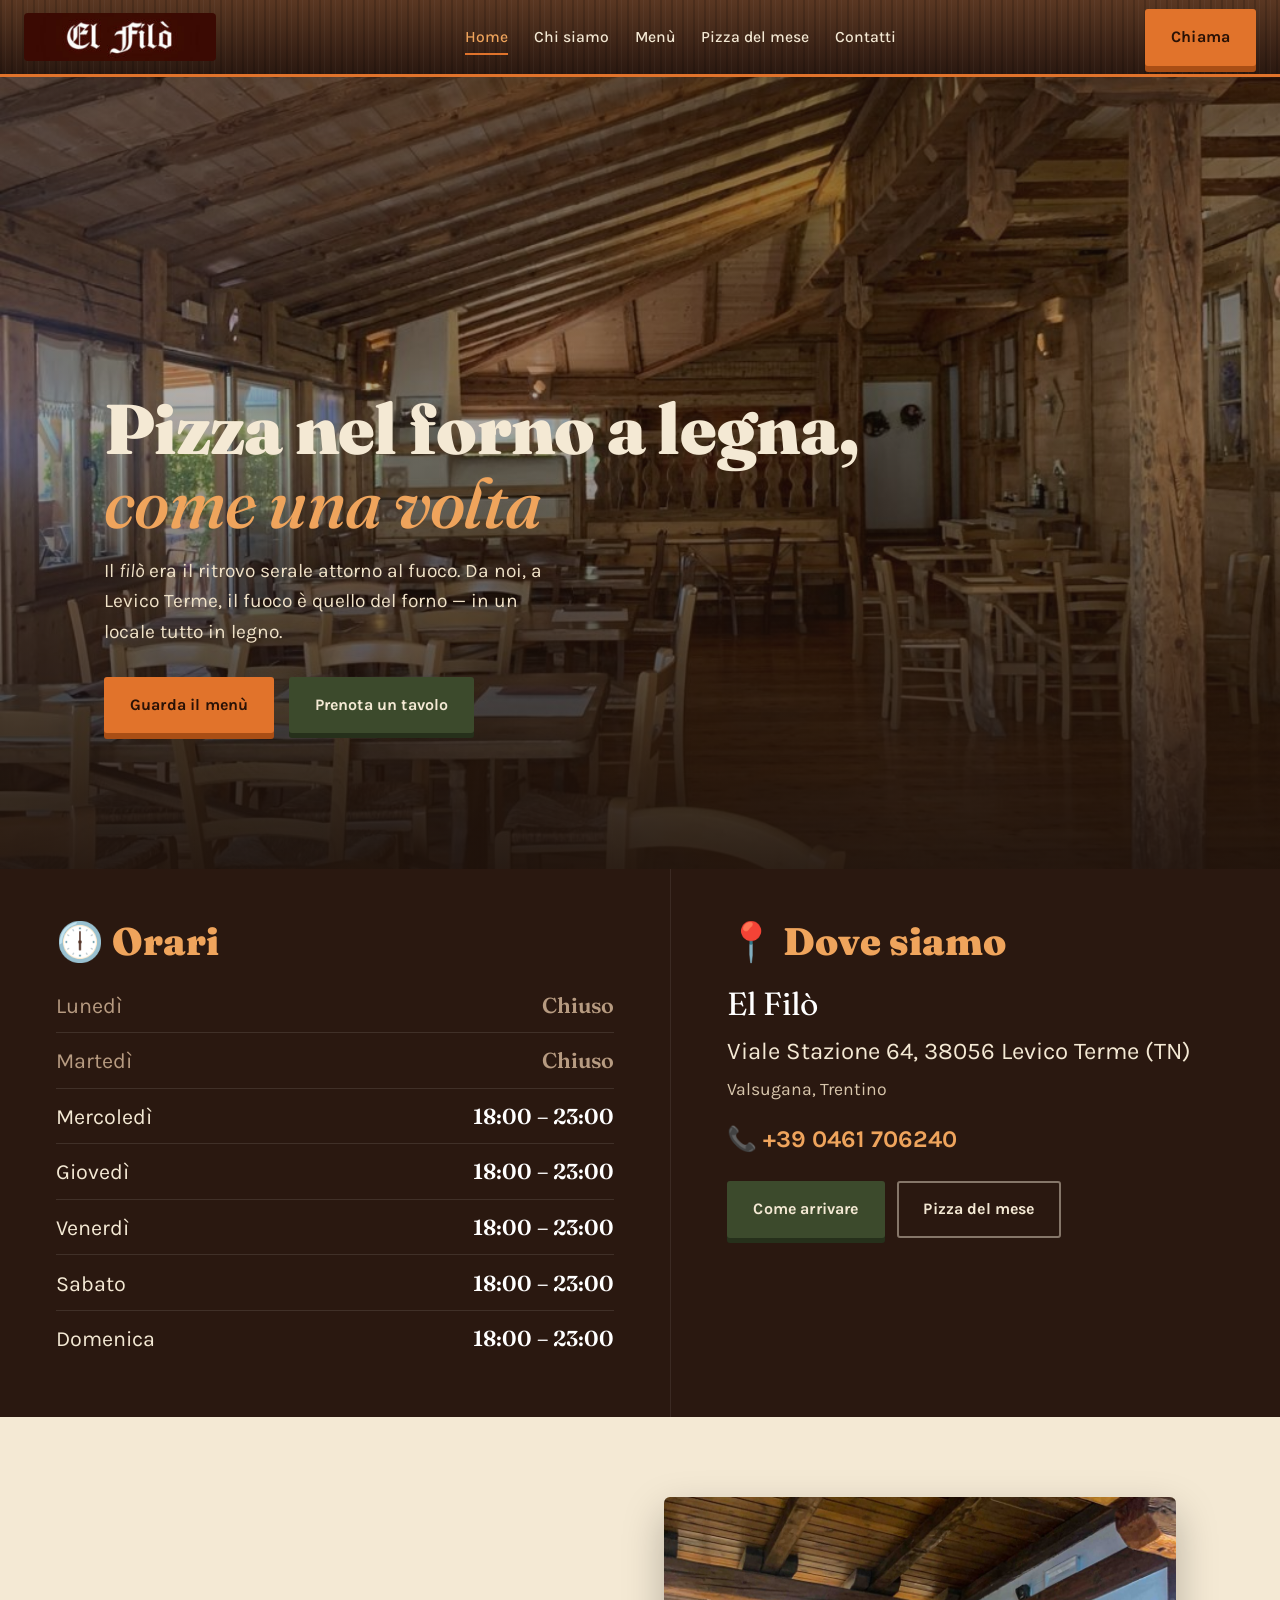
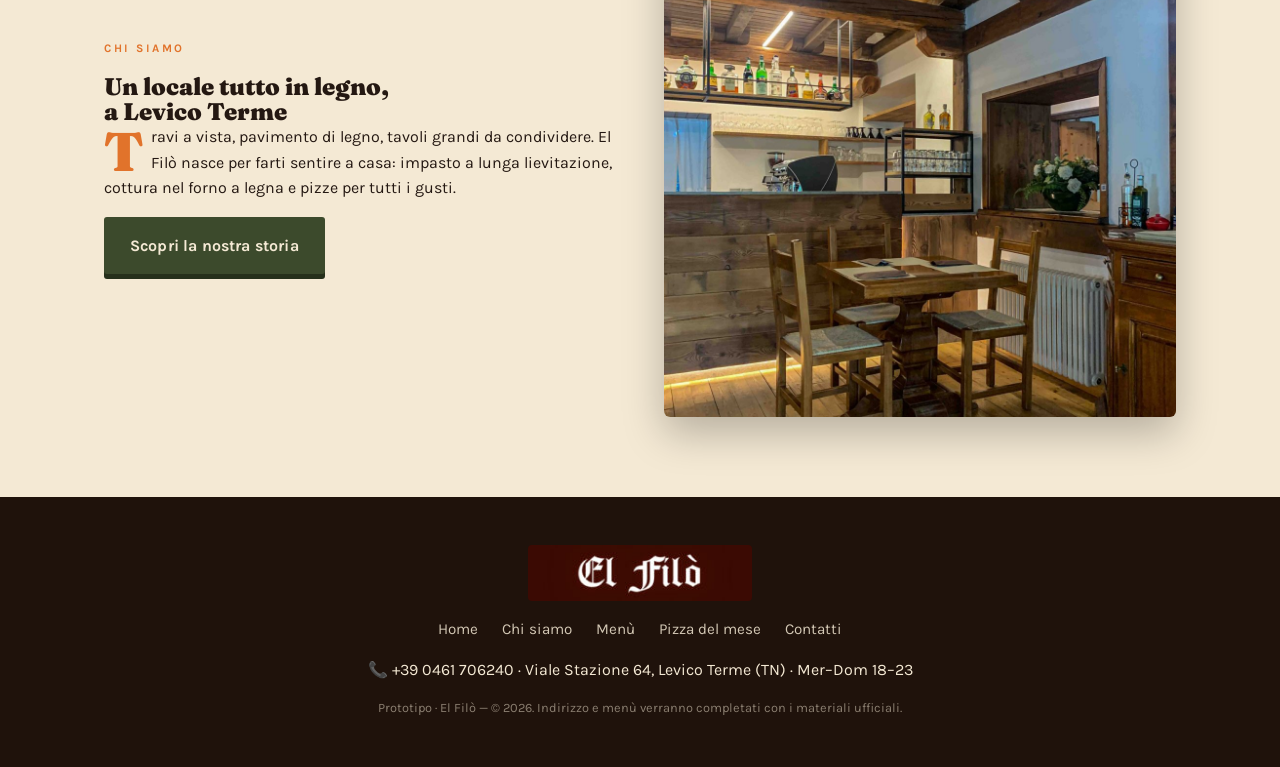
==== index.html @ 16a1d9e2 "Sito El Filò: prototipo statico multi-pagina Pizzeria a Levico Terme. 5 pagine (home, chi siamo, men" ====
<!DOCTYPE html>
<html lang="it">
<head>
<meta charset="UTF-8">
<meta name="viewport" content="width=device-width, initial-scale=1.0">
<title>El Filò — Pizzeria a Levico Terme</title>
<meta name="description" content="El Filò, pizzeria a Levico Terme. Pizza cotta nel forno a legna in un locale tutto in legno. Aperto mercoledì–domenica, 18–23.">
<link rel="icon" href="images/logo.png">
<link rel="preconnect" href="https://fonts.googleapis.com">
<link rel="preconnect" href="https://fonts.gstatic.com" crossorigin>
<link href="https://fonts.googleapis.com/css2?family=Fraunces:ital,opsz,wght@0,9..144,400;0,9..144,600;0,9..144,900;1,9..144,500&family=Karla:wght@400;500;700&family=Caveat:wght@500;700&display=swap" rel="stylesheet">
<link rel="stylesheet" href="styles.css">
</head>
<body>

<header>
  <div class="wood topbar">
    <a class="brand" href="index.html" aria-label="El Filò — home">
      <img src="images/logo-big.jpg" alt="El Filò">
    </a>
    <nav class="main" id="menuNav">
      <a href="index.html" class="active">Home</a>
      <a href="chi-siamo.html">Chi siamo</a>
      <a href="menu.html">Menù</a>
      <a href="pizza-del-mese.html">Pizza del mese</a>
      <a href="contatti.html">Contatti</a>
    </nav>
    <div class="nav-tools">
      <a class="btn btn--fire" href="tel:+390461706240">Chiama</a>
      <button class="navtoggle" id="navToggle" aria-label="Apri menù" aria-expanded="false" aria-controls="menuNav">
        <svg viewBox="0 0 24 24" fill="none" stroke="currentColor" stroke-width="2.2"><path d="M3 6h18M3 12h18M3 18h18"/></svg>
      </button>
    </div>
  </div>
</header>

<!-- HERO con foto reale del locale -->
<section class="hero" style="background:#1f120b url('images/IMG_9890-scaled.jpg') center/cover no-repeat">
  <div class="wrap hero-inner">
    <h1>Pizza nel forno a legna, <em>come una volta</em></h1>
    <p class="lead">Il <em>filò</em> era il ritrovo serale attorno al fuoco. Da noi, a Levico Terme, il fuoco è quello del forno — in un locale tutto in legno.</p>
    <div class="hero-cta">
      <a class="btn btn--fire" href="menu.html">Guarda il menù</a>
      <a class="btn btn--green" href="tel:+390461706240">Prenota un tavolo</a>
    </div>
  </div>
</section>

<!-- FASCIA INFO: orari + posizione GRANDI -->
<section class="info-band" style="padding:0">
  <div class="grid">
    <div class="info-col">
      <h2>🕕 Orari</h2>
      <div class="hours-big">
        <div class="row closed"><span>Lunedì</span><b>Chiuso</b></div>
        <div class="row closed"><span>Martedì</span><b>Chiuso</b></div>
        <div class="row"><span>Mercoledì</span><b class="open">18:00 – 23:00</b></div>
        <div class="row"><span>Giovedì</span><b class="open">18:00 – 23:00</b></div>
        <div class="row"><span>Venerdì</span><b class="open">18:00 – 23:00</b></div>
        <div class="row"><span>Sabato</span><b class="open">18:00 – 23:00</b></div>
        <div class="row"><span>Domenica</span><b class="open">18:00 – 23:00</b></div>
      </div>
    </div>
    <div class="info-col">
      <h2>📍 Dove siamo</h2>
      <div class="place-big">
        <span class="name">El Filò</span>
        Viale Stazione 64, 38056 Levico Terme (TN)<br>
        <span style="font-size:1.1rem;color:#d8c6ac">Valsugana, Trentino</span>
        <div style="margin-top:1rem">
          <a href="tel:+390461706240">📞 +39 0461 706240</a>
        </div>
      </div>
      <div class="place-actions">
        <a class="btn btn--green" href="contatti.html">Come arrivare</a>
        <a class="btn btn--ghost" href="pizza-del-mese.html">Pizza del mese</a>
      </div>
    </div>
  </div>
</section>

<!-- ASSAGGIO CHI SIAMO -->
<section>
  <div class="wrap split">
    <div class="story reveal">
      <p class="eyebrow">Chi siamo</p>
      <h2>Un locale tutto in legno,<br>a Levico Terme</h2>
      <p class="drop">Travi a vista, pavimento di legno, tavoli grandi da condividere. El Filò nasce per farti sentire a casa: impasto a lunga lievitazione, cottura nel forno a legna e pizze per tutti i gusti.</p>
      <a class="btn btn--green" href="chi-siamo.html">Scopri la nostra storia</a>
    </div>
    <img class="reveal" src="images/IMG_9908-2-scaled.jpg" alt="Interno della pizzeria El Filò">
  </div>
</section>

<footer>
  <div class="wrap">
    <img src="images/logo-big.jpg" alt="El Filò">
    <nav class="fnav">
      <a href="index.html">Home</a>
      <a href="chi-siamo.html">Chi siamo</a>
      <a href="menu.html">Menù</a>
      <a href="pizza-del-mese.html">Pizza del mese</a>
      <a href="contatti.html">Contatti</a>
    </nav>
    <p style="margin:.5rem 0 0">📞 +39 0461 706240 · Viale Stazione 64, Levico Terme (TN) · Mer–Dom 18–23</p>
    <p class="fine">Prototipo · El Filò — © 2026. Indirizzo e menù verranno completati con i materiali ufficiali.</p>
  </div>
</footer>

<script src="app.js"></script>
</body>
</html>
---- styles.css ----
/* ==========================================================================
   El Filò — foglio di stile condiviso (multi-pagina)
   Palette: marrone/legno ovunque · brace arancio come accento · verde SOLO sui bottoni
   ========================================================================== */
:root{
  --wood-950:#1F120B;
  --wood-900:#2A1810;
  --wood-800:#3B2417;
  --wood-700:#5A3722;   /* crosta */
  --wood-600:#7A4E2E;
  --ember:#E1732B;      /* brace / fuoco del forno */
  --ember-soft:#EFA45C;
  --green-btn:#3C4A2C;      /* verde bosco scuro — solo bottoni */
  --green-btn-h:#4C5D38;
  --cream:#F4E9D4;
  --cream-2:#EADCC0;
  --ink:#241812;
  --focus:#F6C177;

  --font-display:"Fraunces",Georgia,serif;
  --font-body:"Karla",system-ui,sans-serif;
  --font-hand:"Caveat",cursive;
  --maxw:1120px;
}

*{box-sizing:border-box}
html{scroll-behavior:smooth}
body{
  margin:0;font-family:var(--font-body);color:var(--ink);
  background:var(--cream);line-height:1.6;-webkit-font-smoothing:antialiased;
}
h1,h2,h3{font-family:var(--font-display);line-height:1.05;margin:0;font-weight:900}
p{margin:0 0 1rem}
a{color:inherit}
img{max-width:100%;display:block}
.wrap{max-width:var(--maxw);margin:0 auto;padding:0 1.5rem}
.eyebrow{font-weight:700;text-transform:uppercase;letter-spacing:.22em;font-size:.72rem;color:var(--ember);margin:0 0 1rem}
.eyebrow--light{color:var(--ember-soft)}

/* wood grain */
.wood{
  background-color:var(--wood-800);
  background-image:
    repeating-linear-gradient(90deg, rgba(0,0,0,.14) 0 2px, rgba(0,0,0,0) 2px 5px,
      rgba(255,255,255,.03) 5px 6px, rgba(0,0,0,0) 6px 11px),
    linear-gradient(180deg, var(--wood-700), var(--wood-900));
}

/* --- Buttons --- */
.btn{
  display:inline-flex;align-items:center;gap:.5rem;font-family:var(--font-body);font-weight:700;font-size:1rem;
  padding:.85rem 1.5rem;border-radius:3px;text-decoration:none;cursor:pointer;border:2px solid transparent;
  transition:transform .15s ease, background .2s ease, box-shadow .2s ease;letter-spacing:.01em;
}
.btn--fire{background:var(--ember);color:#2A1206;box-shadow:0 6px 0 #a94e15}
.btn--fire:hover{transform:translateY(-2px);box-shadow:0 8px 0 #a94e15}
.btn--fire:active{transform:translateY(2px);box-shadow:0 2px 0 #a94e15}
.btn--green{background:var(--green-btn);color:var(--cream);box-shadow:0 5px 0 #26301b}
.btn--green:hover{transform:translateY(-2px);background:var(--green-btn-h);box-shadow:0 7px 0 #26301b}
.btn--green:active{transform:translateY(2px);box-shadow:0 2px 0 #26301b}
.btn--ghost{background:transparent;color:var(--cream);border-color:rgba(244,233,212,.45)}
.btn--ghost:hover{border-color:var(--ember-soft);color:var(--ember-soft)}
a:focus-visible,button:focus-visible,summary:focus-visible{outline:3px solid var(--focus);outline-offset:3px}

/* --- Header --- */
header{position:sticky;top:0;z-index:50}
.topbar{display:flex;align-items:center;justify-content:space-between;gap:1rem;padding:.55rem 1.5rem;border-bottom:3px solid var(--ember)}
.brand{display:flex;align-items:center;gap:.7rem;text-decoration:none}
.brand img{height:48px;width:auto;border-radius:4px}
nav.main{display:flex;align-items:center;gap:1.6rem}
nav.main a{color:var(--cream);text-decoration:none;font-weight:500;font-size:.98rem;position:relative;padding:.2rem 0}
nav.main a::after{content:"";position:absolute;left:0;bottom:-2px;width:0;height:2px;background:var(--ember);transition:width .2s}
nav.main a:hover::after,nav.main a.active::after{width:100%}
nav.main a.active{color:var(--ember-soft)}
.nav-tools{display:flex;align-items:center;gap:.9rem}
.navtoggle{display:none;background:none;border:0;color:var(--cream);cursor:pointer;padding:.4rem}
.navtoggle svg{width:28px;height:28px}

/* --- Generic section --- */
section{padding:5rem 0}
.section-head{max-width:62ch;margin-bottom:2.6rem}
.section-head h2{font-size:clamp(2rem,4.5vw,3rem)}
.section-head p{font-size:1.1rem;margin-top:.8rem;color:#5c4535}

/* --- Page hero (interne) --- */
.pagehero{position:relative;color:var(--cream);text-align:center;overflow:hidden}
.pagehero::before{content:"";position:absolute;inset:0;background:linear-gradient(180deg,rgba(31,18,11,.72),rgba(31,18,11,.86))}
.pagehero .wrap{position:relative;z-index:1;padding:4rem 1.5rem}
.pagehero h1{font-size:clamp(2.6rem,6vw,4rem)}
.pagehero p{font-size:1.15rem;color:#f0e2c8;margin:.8rem 0 0}

/* --- Home hero (foto) --- */
.hero{position:relative;color:var(--cream);overflow:hidden;min-height:88vh;display:flex;align-items:flex-end}
.hero::before{content:"";position:absolute;inset:0;
  background:linear-gradient(180deg, rgba(31,18,11,.55) 0%, rgba(31,18,11,.35) 40%, rgba(31,18,11,.92) 100%)}
.hero-inner{position:relative;z-index:2;width:100%;padding-bottom:3.5rem}
.hero .logo-big{height:120px;width:auto;margin-bottom:1.2rem;filter:drop-shadow(0 6px 18px rgba(0,0,0,.6))}
.hero h1{font-size:clamp(2.4rem,6vw,4.4rem);max-width:16ch;letter-spacing:-.01em}
.hero h1 em{color:var(--ember-soft);font-style:italic;font-weight:500}
.hero .lead{font-size:1.2rem;max-width:42ch;color:#f0e2c8;margin-top:1rem}
.hero-cta{display:flex;flex-wrap:wrap;gap:.9rem;margin-top:1.8rem}

/* --- Fascia info: orari + posizione GRANDI --- */
.info-band{background:var(--wood-900);color:var(--cream);padding:0}
.info-band .grid{display:grid;grid-template-columns:1.1fr 1fr;gap:0}
.info-col{padding:3.2rem clamp(1.5rem,5vw,3.5rem)}
.info-col + .info-col{border-left:1px solid rgba(255,255,255,.08)}
.info-col h2{font-size:clamp(1.8rem,4vw,2.4rem);color:var(--ember-soft);margin-bottom:1.2rem}
.hours-big{display:grid;gap:.15rem;font-size:1.35rem}
.hours-big .row{display:flex;justify-content:space-between;gap:1.5rem;padding:.55rem 0;border-bottom:1px solid rgba(255,255,255,.1)}
.hours-big .row:last-child{border-bottom:0}
.hours-big .row.closed{color:#b79b81}
.hours-big .row b{font-family:var(--font-display);font-weight:600;white-space:nowrap}
.hours-big .row .open{color:#fff}
.place-big{font-size:1.5rem;line-height:1.5}
.place-big .name{font-family:var(--font-display);font-size:2rem;color:#fff;display:block;margin-bottom:.3rem}
.place-big a{color:var(--ember-soft);font-weight:700;text-decoration:none}
.place-big a:hover{text-decoration:underline}
.place-actions{display:flex;flex-wrap:wrap;gap:.8rem;margin-top:1.5rem}

/* --- Chi siamo (marrone, niente verde) --- */
.split{display:grid;grid-template-columns:1fr 1fr;gap:3rem;align-items:center}
.split img{border-radius:6px;box-shadow:0 16px 40px rgba(0,0,0,.25);width:100%;height:100%;object-fit:cover;max-height:520px}
.story .drop::first-letter{font-family:var(--font-display);font-weight:900;font-size:3.4rem;float:left;line-height:.8;padding:.35rem .5rem .1rem 0;color:var(--ember)}
.feature-strip{background:var(--wood-800);color:var(--cream)}
.feature-strip .cards{display:grid;grid-template-columns:repeat(4,1fr);gap:1.5rem}
.fcard{background:rgba(255,255,255,.04);border:1px solid rgba(255,255,255,.08);border-radius:8px;padding:1.6rem;text-align:center}
.fcard .ico{font-size:2rem}
.fcard b{font-family:var(--font-display);font-size:1.15rem;display:block;margin:.6rem 0 .3rem}
.fcard span{font-size:.92rem;color:#d8c6ac}

/* --- Menu --- */
.menu-note{display:inline-block;font-family:var(--font-hand);font-size:1.3rem;color:var(--wood-700);
  background:var(--cream-2);border:1px dashed var(--wood-600);border-radius:4px;padding:.2rem .8rem;margin-bottom:1.4rem}
.menu-cats{display:grid;grid-template-columns:repeat(2,1fr);gap:2.5rem 3.5rem}
.cat h3{font-size:1.5rem;color:var(--wood-800);display:flex;align-items:baseline;gap:.7rem;padding-bottom:.6rem;border-bottom:2px solid var(--wood-600)}
.cat h3 span{font-family:var(--font-body);font-size:.7rem;letter-spacing:.2em;text-transform:uppercase;color:var(--ember);font-weight:700}
.dish{display:flex;justify-content:space-between;gap:1rem;align-items:baseline;padding:.85rem 0;border-bottom:1px dotted rgba(90,55,34,.35)}
.dish:last-child{border-bottom:0}
.dish-name{font-weight:700;color:var(--ink)}
.dish-desc{display:block;font-weight:400;font-size:.9rem;color:#6a5240;margin-top:.15rem}
.dish-price{font-family:var(--font-display);font-weight:600;color:var(--wood-800);white-space:nowrap;font-size:1.1rem}

/* --- Pizza del mese (lavagna) --- */
.board-wrap{background:var(--wood-900)}
.board{max-width:820px;margin:0 auto;position:relative;background:#20342a;
  background-image:radial-gradient(circle at 30% 20%, rgba(255,255,255,.04), transparent 40%),
                   radial-gradient(circle at 80% 70%, rgba(255,255,255,.03), transparent 40%);
  border:14px solid #4a3021;border-radius:8px;
  box-shadow:0 24px 60px rgba(0,0,0,.6), inset 0 0 60px rgba(0,0,0,.5);padding:3rem 2.5rem;text-align:center;color:#f3ead6}
.board .chalk-eyebrow{font-family:var(--font-hand);font-size:1.6rem;color:var(--ember-soft)}
.board h2{font-family:var(--font-hand);font-weight:700;font-size:clamp(2.6rem,7vw,4.2rem);color:#fff;margin:.3rem 0 .2rem}
.board .price-tag{font-family:var(--font-hand);font-size:2.2rem;color:var(--ember-soft)}
.board .ingredients{font-family:var(--font-hand);font-size:1.45rem;max-width:36ch;margin:1rem auto 0;color:#e9e0cc;line-height:1.4}
.board .frame-note{margin-top:1.6rem;font-size:.8rem;letter-spacing:.15em;text-transform:uppercase;color:rgba(243,234,214,.5)}
.pdm-photo{max-width:460px;margin:2.5rem auto 0;border-radius:8px;overflow:hidden;border:6px solid var(--wood-700);box-shadow:0 16px 40px rgba(0,0,0,.5)}

/* --- Contatti --- */
.contact-grid{display:grid;grid-template-columns:1fr 1fr;gap:3rem}
.info-list{display:grid;gap:1.3rem}
.info-item{display:flex;gap:.9rem;align-items:flex-start}
.info-item .ico{font-size:1.4rem}
.info-item b{font-family:var(--font-display);font-size:1.15rem}
.info-item a{color:var(--wood-800);font-weight:700;text-decoration:none}
.info-item a:hover{color:var(--ember)}
.socials{display:flex;gap:.8rem;margin-top:.4rem}
.socials a{width:46px;height:46px;border-radius:6px;display:grid;place-items:center;background:var(--wood-800);color:var(--cream);text-decoration:none;font-weight:700;transition:background .2s}
.socials a:hover{background:var(--ember)}
.map-embed{width:100%;height:340px;border:0;border-radius:8px;filter:sepia(.15) saturate(1.05)}

/* --- Footer --- */
footer{background:var(--wood-950);color:var(--cream);padding:3rem 0 2rem;text-align:center}
footer img{height:56px;width:auto;margin:0 auto 1rem;border-radius:4px}
footer .fnav{display:flex;gap:1.5rem;justify-content:center;flex-wrap:wrap;margin:1rem 0;font-size:.95rem}
footer .fnav a{color:var(--cream);text-decoration:none;opacity:.85}
footer .fnav a:hover{color:var(--ember-soft);opacity:1}
footer .fine{font-size:.8rem;opacity:.5;margin-top:1rem}

/* reveal */
.reveal{opacity:0;transform:translateY(24px);transition:opacity .7s ease, transform .7s ease}
.reveal.in{opacity:1;transform:none}

/* --- Responsive --- */
@media(max-width:860px){
  nav.main{position:absolute;top:100%;left:0;right:0;flex-direction:column;align-items:stretch;gap:0;
    background:var(--wood-900);border-bottom:3px solid var(--ember);max-height:0;overflow:hidden;transition:max-height .3s ease}
  nav.main.open{max-height:360px}
  nav.main a{padding:1rem 1.5rem;border-top:1px solid rgba(255,255,255,.08)}
  nav.main a::after{display:none}
  .navtoggle{display:block}
  .info-band .grid{grid-template-columns:1fr}
  .info-col + .info-col{border-left:0;border-top:1px solid rgba(255,255,255,.08)}
  .split,.menu-cats,.contact-grid{grid-template-columns:1fr;gap:2rem}
  .feature-strip .cards{grid-template-columns:1fr 1fr}
  section{padding:3.6rem 0}
  .hero{min-height:78vh}
}
@media(max-width:480px){
  .feature-strip .cards{grid-template-columns:1fr}
  .hours-big{font-size:1.15rem}
}
@media(prefers-reduced-motion:reduce){
  *{scroll-behavior:auto}
  .reveal{opacity:1;transform:none;transition:none}
}
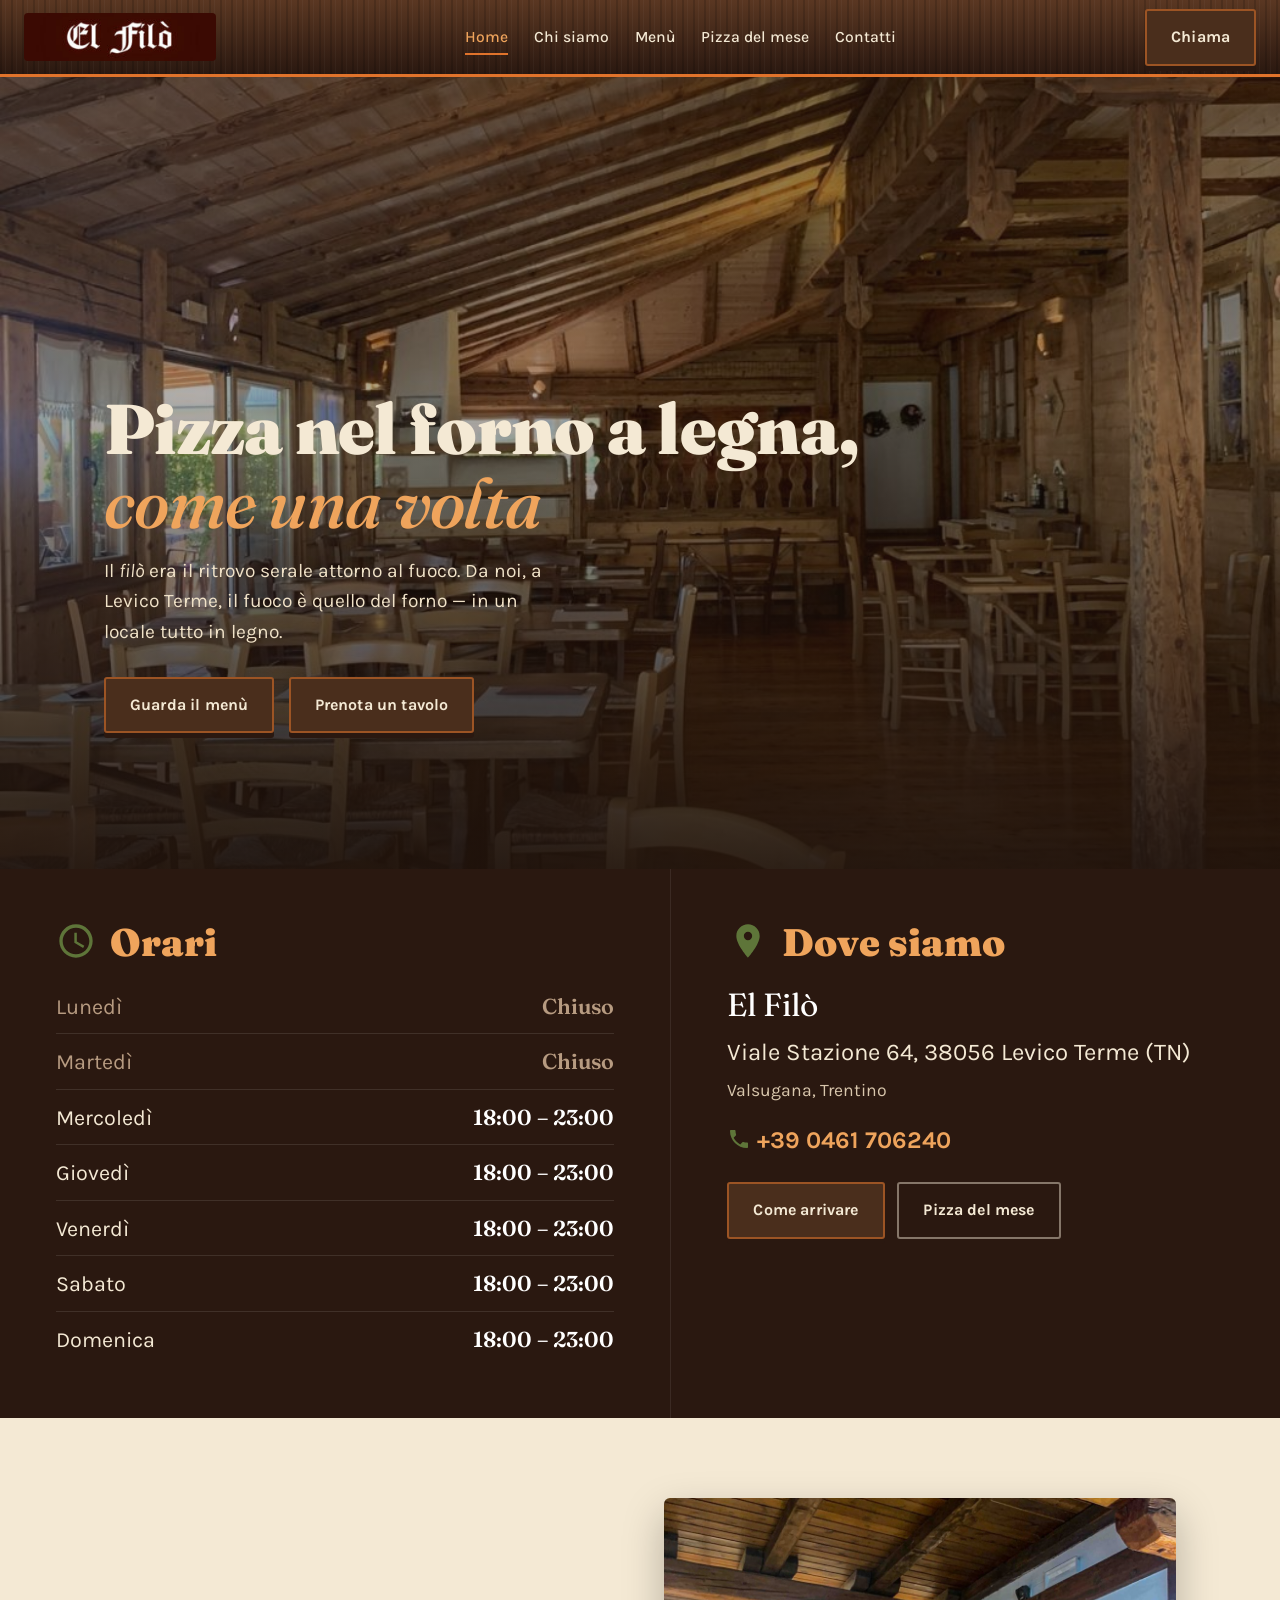
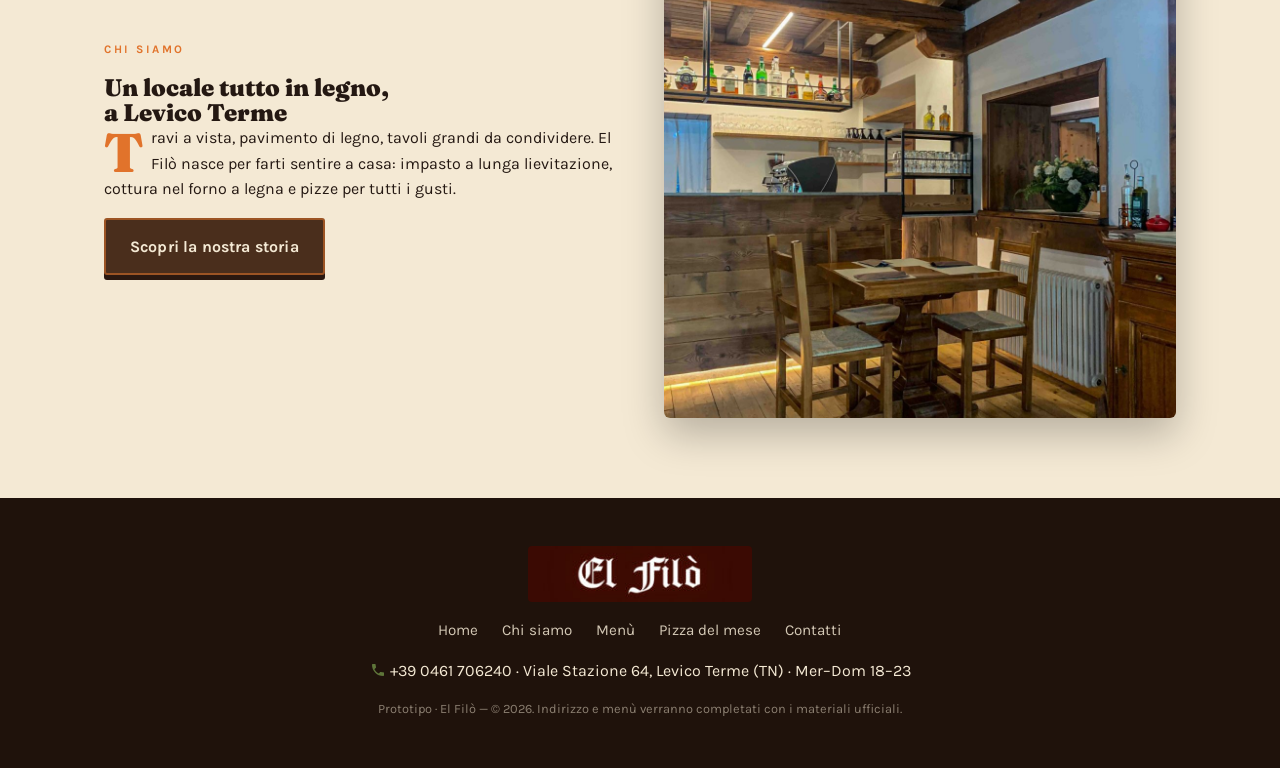
==== commit c257e0c1: "Bottoni marrone scuro, icone verde bosco al posto delle emoji, menu a tendina con pizze speciali rea" ====
--- a/index.html
+++ b/index.html
@@ -50,7 +50,7 @@
 <section class="info-band" style="padding:0">
   <div class="grid">
     <div class="info-col">
-      <h2>🕕 Orari</h2>
+      <h2><span class="ic ic-clock ic--head"></span> Orari</h2>
       <div class="hours-big">
         <div class="row closed"><span>Lunedì</span><b>Chiuso</b></div>
         <div class="row closed"><span>Martedì</span><b>Chiuso</b></div>
@@ -62,13 +62,13 @@
       </div>
     </div>
     <div class="info-col">
-      <h2>📍 Dove siamo</h2>
+      <h2><span class="ic ic-pin ic--head"></span> Dove siamo</h2>
       <div class="place-big">
         <span class="name">El Filò</span>
         Viale Stazione 64, 38056 Levico Terme (TN)<br>
         <span style="font-size:1.1rem;color:#d8c6ac">Valsugana, Trentino</span>
         <div style="margin-top:1rem">
-          <a href="tel:+390461706240">📞 +39 0461 706240</a>
+          <a href="tel:+390461706240"><span class="ic ic-phone"></span> +39 0461 706240</a>
         </div>
       </div>
       <div class="place-actions">
@@ -102,7 +102,7 @@
       <a href="pizza-del-mese.html">Pizza del mese</a>
       <a href="contatti.html">Contatti</a>
     </nav>
-    <p style="margin:.5rem 0 0">📞 +39 0461 706240 · Viale Stazione 64, Levico Terme (TN) · Mer–Dom 18–23</p>
+    <p style="margin:.5rem 0 0"><span class="ic ic-phone"></span> +39 0461 706240 · Viale Stazione 64, Levico Terme (TN) · Mer–Dom 18–23</p>
     <p class="fine">Prototipo · El Filò — © 2026. Indirizzo e menù verranno completati con i materiali ufficiali.</p>
   </div>
 </footer>
--- a/styles.css
+++ b/styles.css
@@ -12,6 +12,10 @@
   --ember-soft:#EFA45C;
   --green-btn:#3C4A2C;      /* verde bosco scuro — solo bottoni */
   --green-btn-h:#4C5D38;
+  --btn:#4A2E1C;            /* marrone scuro — bottoni azione (Chiama/Menù/Prenota) */
+  --btn-h:#5E3A22;
+  --btn-sh:#2A1810;
+  --green-ico:#5E7539;      /* verde bosco — icone (telefono, orari, luogo) */
   --cream:#F4E9D4;
   --cream-2:#EADCC0;
   --ink:#241812;
@@ -52,15 +56,22 @@
   padding:.85rem 1.5rem;border-radius:3px;text-decoration:none;cursor:pointer;border:2px solid transparent;
   transition:transform .15s ease, background .2s ease, box-shadow .2s ease;letter-spacing:.01em;
 }
-.btn--fire{background:var(--ember);color:#2A1206;box-shadow:0 6px 0 #a94e15}
-.btn--fire:hover{transform:translateY(-2px);box-shadow:0 8px 0 #a94e15}
-.btn--fire:active{transform:translateY(2px);box-shadow:0 2px 0 #a94e15}
-.btn--green{background:var(--green-btn);color:var(--cream);box-shadow:0 5px 0 #26301b}
-.btn--green:hover{transform:translateY(-2px);background:var(--green-btn-h);box-shadow:0 7px 0 #26301b}
-.btn--green:active{transform:translateY(2px);box-shadow:0 2px 0 #26301b}
+/* Bottoni azione: marrone scuro uniforme, sottile bordo brace per staccare su legno e crema */
+.btn--fire,.btn--green{background:var(--btn);color:var(--cream);border-color:rgba(225,115,43,.55);box-shadow:0 5px 0 var(--btn-sh)}
+.btn--fire:hover,.btn--green:hover{transform:translateY(-2px);background:var(--btn-h);border-color:var(--ember);box-shadow:0 7px 0 var(--btn-sh)}
+.btn--fire:active,.btn--green:active{transform:translateY(2px);box-shadow:0 2px 0 var(--btn-sh)}
 .btn--ghost{background:transparent;color:var(--cream);border-color:rgba(244,233,212,.45)}
 .btn--ghost:hover{border-color:var(--ember-soft);color:var(--ember-soft)}
 a:focus-visible,button:focus-visible,summary:focus-visible{outline:3px solid var(--focus);outline-offset:3px}
+
+/* --- Icone verde bosco (rimpiazzano le emoji colorate) --- */
+.ic{display:inline-block;width:1em;height:1em;vertical-align:-.14em;flex:none;background:var(--green-ico);
+  -webkit-mask:center/contain no-repeat;mask:center/contain no-repeat}
+.ic-phone{-webkit-mask-image:url("data:image/svg+xml,%3Csvg xmlns='http://www.w3.org/2000/svg' viewBox='0 0 24 24'%3E%3Cpath d='M6.62 10.79c1.44 2.83 3.76 5.14 6.59 6.59l2.2-2.2c.27-.27.67-.36 1.02-.24 1.12.37 2.33.57 3.57.57.55 0 1 .45 1 1V20c0 .55-.45 1-1 1-9.39 0-17-7.61-17-17 0-.55.45-1 1-1h3.5c.55 0 1 .45 1 1 0 1.25.2 2.45.57 3.57.11.35.03.74-.25 1.02l-2.2 2.2z'/%3E%3C/svg%3E");mask-image:url("data:image/svg+xml,%3Csvg xmlns='http://www.w3.org/2000/svg' viewBox='0 0 24 24'%3E%3Cpath d='M6.62 10.79c1.44 2.83 3.76 5.14 6.59 6.59l2.2-2.2c.27-.27.67-.36 1.02-.24 1.12.37 2.33.57 3.57.57.55 0 1 .45 1 1V20c0 .55-.45 1-1 1-9.39 0-17-7.61-17-17 0-.55.45-1 1-1h3.5c.55 0 1 .45 1 1 0 1.25.2 2.45.57 3.57.11.35.03.74-.25 1.02l-2.2 2.2z'/%3E%3C/svg%3E")}
+.ic-clock{-webkit-mask-image:url("data:image/svg+xml,%3Csvg xmlns='http://www.w3.org/2000/svg' viewBox='0 0 24 24'%3E%3Cpath d='M11.99 2C6.47 2 2 6.48 2 12s4.47 10 9.99 10C17.52 22 22 17.52 22 12S17.52 2 11.99 2zM12 20c-4.42 0-8-3.58-8-8s3.58-8 8-8 8 3.58 8 8-3.58 8-8 8zm.5-13H11v6l5.25 3.15.75-1.23-4.5-2.67z'/%3E%3C/svg%3E");mask-image:url("data:image/svg+xml,%3Csvg xmlns='http://www.w3.org/2000/svg' viewBox='0 0 24 24'%3E%3Cpath d='M11.99 2C6.47 2 2 6.48 2 12s4.47 10 9.99 10C17.52 22 22 17.52 22 12S17.52 2 11.99 2zM12 20c-4.42 0-8-3.58-8-8s3.58-8 8-8 8 3.58 8 8-3.58 8-8 8zm.5-13H11v6l5.25 3.15.75-1.23-4.5-2.67z'/%3E%3C/svg%3E")}
+.ic-pin{-webkit-mask-image:url("data:image/svg+xml,%3Csvg xmlns='http://www.w3.org/2000/svg' viewBox='0 0 24 24'%3E%3Cpath d='M12 2C8.13 2 5 5.13 5 9c0 5.25 7 13 7 13s7-7.75 7-13c0-3.87-3.13-7-7-7zm0 9.5a2.5 2.5 0 0 1 0-5 2.5 2.5 0 0 1 0 5z'/%3E%3C/svg%3E");mask-image:url("data:image/svg+xml,%3Csvg xmlns='http://www.w3.org/2000/svg' viewBox='0 0 24 24'%3E%3Cpath d='M12 2C8.13 2 5 5.13 5 9c0 5.25 7 13 7 13s7-7.75 7-13c0-3.87-3.13-7-7-7zm0 9.5a2.5 2.5 0 0 1 0-5 2.5 2.5 0 0 1 0 5z'/%3E%3C/svg%3E")}
+.ic-chat{-webkit-mask-image:url("data:image/svg+xml,%3Csvg xmlns='http://www.w3.org/2000/svg' viewBox='0 0 24 24'%3E%3Cpath d='M20 2H4c-1.1 0-2 .9-2 2v18l4-4h14c1.1 0 2-.9 2-2V4c0-1.1-.9-2-2-2z'/%3E%3C/svg%3E");mask-image:url("data:image/svg+xml,%3Csvg xmlns='http://www.w3.org/2000/svg' viewBox='0 0 24 24'%3E%3Cpath d='M20 2H4c-1.1 0-2 .9-2 2v18l4-4h14c1.1 0 2-.9 2-2V4c0-1.1-.9-2-2-2z'/%3E%3C/svg%3E")}
+.ic--head{width:1.05em;height:1.05em;margin-right:.15em}
 
 /* --- Header --- */
 header{position:sticky;top:0;z-index:50}
@@ -141,6 +152,24 @@
 .dish-desc{display:block;font-weight:400;font-size:.9rem;color:#6a5240;margin-top:.15rem}
 .dish-price{font-family:var(--font-display);font-weight:600;color:var(--wood-800);white-space:nowrap;font-size:1.1rem}
 
+/* --- Menu a tendina (accordion) --- */
+.menu-acc{max-width:860px;margin:0 auto;display:grid;gap:1rem}
+.acc{background:var(--cream-2);border:1px solid var(--wood-600);border-radius:8px;overflow:hidden}
+.acc>summary{list-style:none;cursor:pointer;display:flex;align-items:center;gap:.9rem;
+  padding:1.05rem 1.4rem;font-family:var(--font-display);font-weight:900;font-size:clamp(1.2rem,3vw,1.5rem);color:var(--wood-800)}
+.acc>summary::-webkit-details-marker{display:none}
+.acc>summary .lbl{flex:1}
+.acc>summary .tag{font-family:var(--font-body);font-size:.66rem;letter-spacing:.16em;text-transform:uppercase;font-weight:700;
+  color:var(--ember);white-space:nowrap}
+.acc>summary .tag--soon{color:#8a6f57}
+.acc>summary .chev{flex:none;color:var(--wood-600);transition:transform .25s ease}
+.acc[open]>summary .chev{transform:rotate(180deg)}
+.acc[open]>summary{border-bottom:2px solid var(--wood-600)}
+.acc-body{padding:.4rem 1.4rem 1.1rem}
+.acc-body .dish:first-child{padding-top:.9rem}
+.acc-note{font-family:var(--font-hand);font-size:1.2rem;color:var(--wood-700);padding:.9rem 0 .2rem}
+.acc-extra{display:block;font-size:.82rem;color:var(--ember);font-weight:700;margin-top:.5rem;letter-spacing:.02em}
+
 /* --- Pizza del mese (lavagna) --- */
 .board-wrap{background:var(--wood-900)}
 .board{max-width:820px;margin:0 auto;position:relative;background:#20342a;
